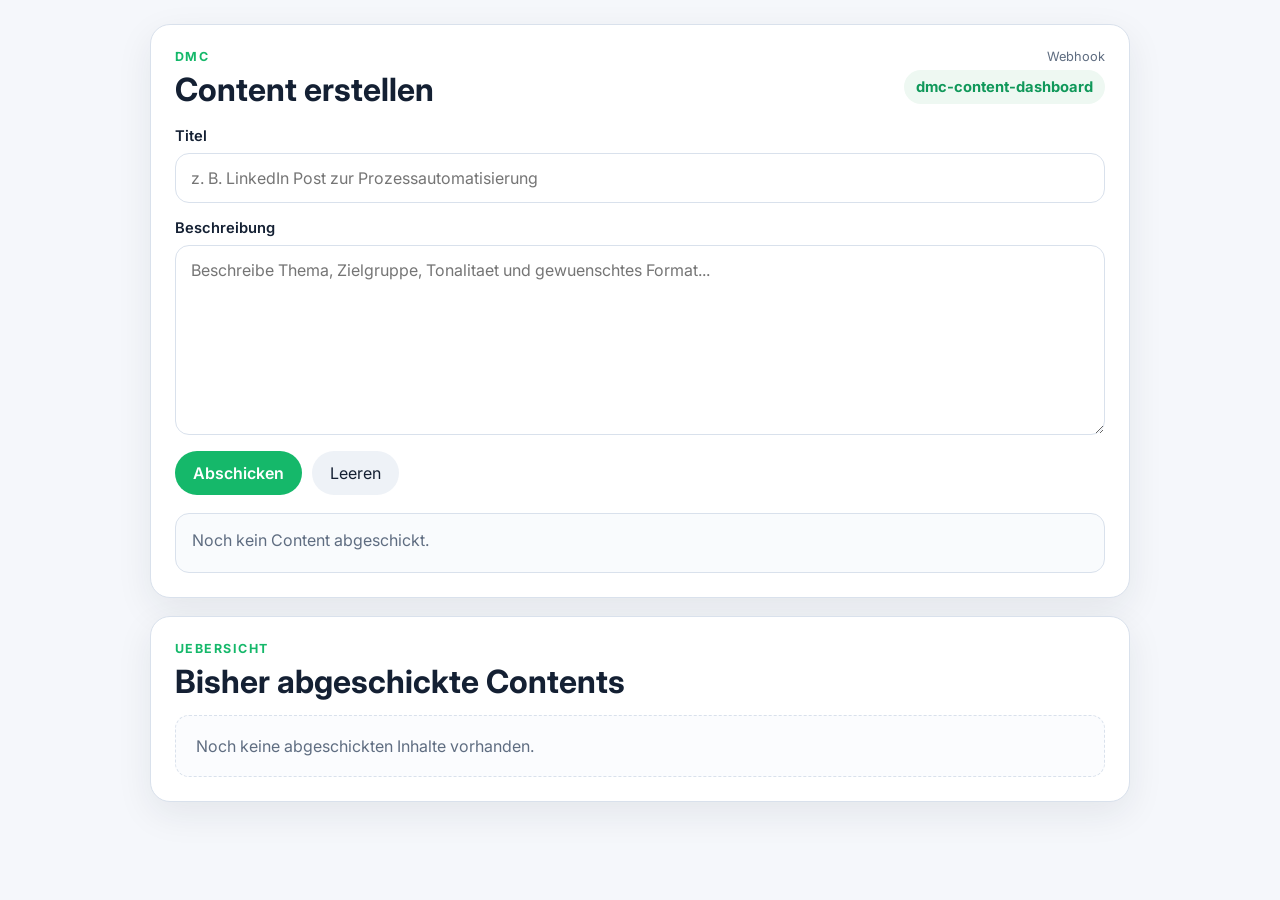
==== dmc/index.html @ a22ef979 "Import current dashboards state" ====
<!DOCTYPE html>
<html lang="de">
<head>
  <meta charset="utf-8" />
  <meta name="viewport" content="width=device-width, initial-scale=1" />
  <title>DMC Content Dashboard</title>
  <link rel="preconnect" href="https://fonts.googleapis.com" />
  <link rel="preconnect" href="https://fonts.gstatic.com" crossorigin />
  <link
    href="https://fonts.googleapis.com/css2?family=Inter:wght@400;500;600;700&display=swap"
    rel="stylesheet"
  />
  <link rel="stylesheet" href="styles.css" />
</head>
<body>
  <main class="shell">
    <section class="panel panel--form">
      <div class="panel__head">
        <div>
          <p class="eyebrow">DMC</p>
          <h1>Content erstellen</h1>
        </div>
        <div class="meta">
          <span>Webhook</span>
          <strong>dmc-content-dashboard</strong>
        </div>
      </div>

      <form id="contentForm" class="form">
        <label class="field">
          <span>Titel</span>
          <input
            id="contentTitle"
            name="title"
            type="text"
            placeholder="z. B. LinkedIn Post zur Prozessautomatisierung"
            required
          />
        </label>

        <label class="field">
          <span>Beschreibung</span>
          <textarea
            id="contentPrompt"
            name="prompt"
            rows="8"
            placeholder="Beschreibe Thema, Zielgruppe, Tonalitaet und gewuenschtes Format..."
            required
          ></textarea>
        </label>

        <div class="actions">
          <button type="submit" class="btn btn--primary" id="submitButton">
            Abschicken
          </button>
          <button type="button" class="btn btn--ghost" id="btnClearForm">
            Leeren
          </button>
        </div>
      </form>

      <div class="status-box" id="requestStatus" aria-live="polite">
        Noch kein Content abgeschickt.
      </div>
    </section>

    <section class="panel panel--history">
      <div class="panel__head panel__head--compact">
        <div>
          <p class="eyebrow">Uebersicht</p>
          <h2>Bisher abgeschickte Contents</h2>
        </div>
      </div>

      <div class="history-list" id="historyList"></div>
    </section>
  </main>

  <script src="app.js"></script>
</body>
</html>
---- dmc/styles.css ----
:root {
  --bg: #f5f7fb;
  --surface: #ffffff;
  --border: #d9e1ec;
  --text: #142033;
  --muted: #5f6d81;
  --primary: #15b86a;
  --primary-strong: #10985a;
  --shadow: 0 12px 36px rgba(20, 32, 51, 0.08);
  --radius-lg: 20px;
  --radius-md: 14px;
  --font: "Inter", "Segoe UI", sans-serif;
}

*,
*::before,
*::after {
  box-sizing: border-box;
}

html,
body {
  margin: 0;
  min-height: 100%;
}

body {
  font-family: var(--font);
  color: var(--text);
  background: var(--bg);
}

button,
input,
textarea {
  font: inherit;
}

.shell {
  width: min(980px, calc(100% - 24px));
  margin: 24px auto;
  display: grid;
  gap: 18px;
}

.panel {
  background: var(--surface);
  border: 1px solid var(--border);
  border-radius: var(--radius-lg);
  box-shadow: var(--shadow);
  padding: 24px;
}

.panel__head {
  display: flex;
  justify-content: space-between;
  align-items: flex-start;
  gap: 16px;
  margin-bottom: 20px;
}

.panel__head--compact {
  margin-bottom: 16px;
}

.eyebrow {
  margin: 0 0 8px;
  font-size: 0.78rem;
  font-weight: 700;
  letter-spacing: 0.12em;
  text-transform: uppercase;
  color: var(--primary);
}

h1,
h2 {
  margin: 0;
  font-size: clamp(1.6rem, 3vw, 2rem);
  line-height: 1.1;
}

.meta {
  text-align: right;
}

.meta span {
  display: block;
  font-size: 0.8rem;
  color: var(--muted);
  margin-bottom: 6px;
}

.meta strong {
  display: inline-block;
  padding: 8px 12px;
  border-radius: 999px;
  background: #eef8f2;
  color: var(--primary-strong);
  font-size: 0.92rem;
}

.form {
  display: grid;
  gap: 16px;
}

.field {
  display: grid;
  gap: 8px;
}

.field span {
  font-size: 0.92rem;
  font-weight: 600;
}

.field input,
.field textarea {
  width: 100%;
  border: 1px solid var(--border);
  border-radius: var(--radius-md);
  background: #fff;
  color: var(--text);
  padding: 14px 15px;
  resize: vertical;
}

.field input:focus,
.field textarea:focus {
  outline: none;
  border-color: var(--primary);
  box-shadow: 0 0 0 4px rgba(21, 184, 106, 0.12);
}

.actions {
  display: flex;
  flex-wrap: wrap;
  gap: 10px;
}

.btn {
  border: 0;
  border-radius: 999px;
  padding: 12px 18px;
  cursor: pointer;
}

.btn--primary {
  background: var(--primary);
  color: #fff;
  font-weight: 600;
}

.btn--primary:hover {
  background: var(--primary-strong);
}

.btn--ghost {
  background: #eef2f7;
  color: var(--text);
}

.btn--small {
  padding: 8px 12px;
  font-size: 0.88rem;
}

.btn[disabled] {
  opacity: 0.7;
  cursor: progress;
}

.status-box {
  margin-top: 18px;
  min-height: 60px;
  padding: 14px 16px;
  border: 1px solid var(--border);
  border-radius: var(--radius-md);
  background: #f9fbfd;
  color: var(--muted);
  line-height: 1.55;
}

.status-box.is-success {
  background: #eef8f2;
  border-color: #bfe5cf;
  color: #1f6a42;
}

.status-box.is-error {
  background: #fff2f2;
  border-color: #efc9c9;
  color: #8d2f2f;
}

.history-list {
  display: grid;
  gap: 12px;
}

.history-item {
  border: 1px solid var(--border);
  border-radius: var(--radius-md);
  padding: 16px;
  background: #fbfcfe;
}

.history-item__head {
  display: flex;
  justify-content: space-between;
  align-items: flex-start;
  gap: 12px;
  margin-bottom: 10px;
}

.history-item h3 {
  margin: 0;
  font-size: 1rem;
  line-height: 1.35;
}

.history-item time {
  color: var(--muted);
  font-size: 0.84rem;
  white-space: nowrap;
}

.history-item p {
  margin: 0 0 14px;
  color: var(--muted);
  line-height: 1.55;
  white-space: pre-wrap;
}

.empty-state {
  padding: 20px;
  border: 1px dashed var(--border);
  border-radius: var(--radius-md);
  color: var(--muted);
  background: #fbfcfe;
}

@media (max-width: 700px) {
  .panel {
    padding: 18px;
  }

  .panel__head,
  .history-item__head {
    flex-direction: column;
  }

  .meta {
    text-align: left;
  }
}
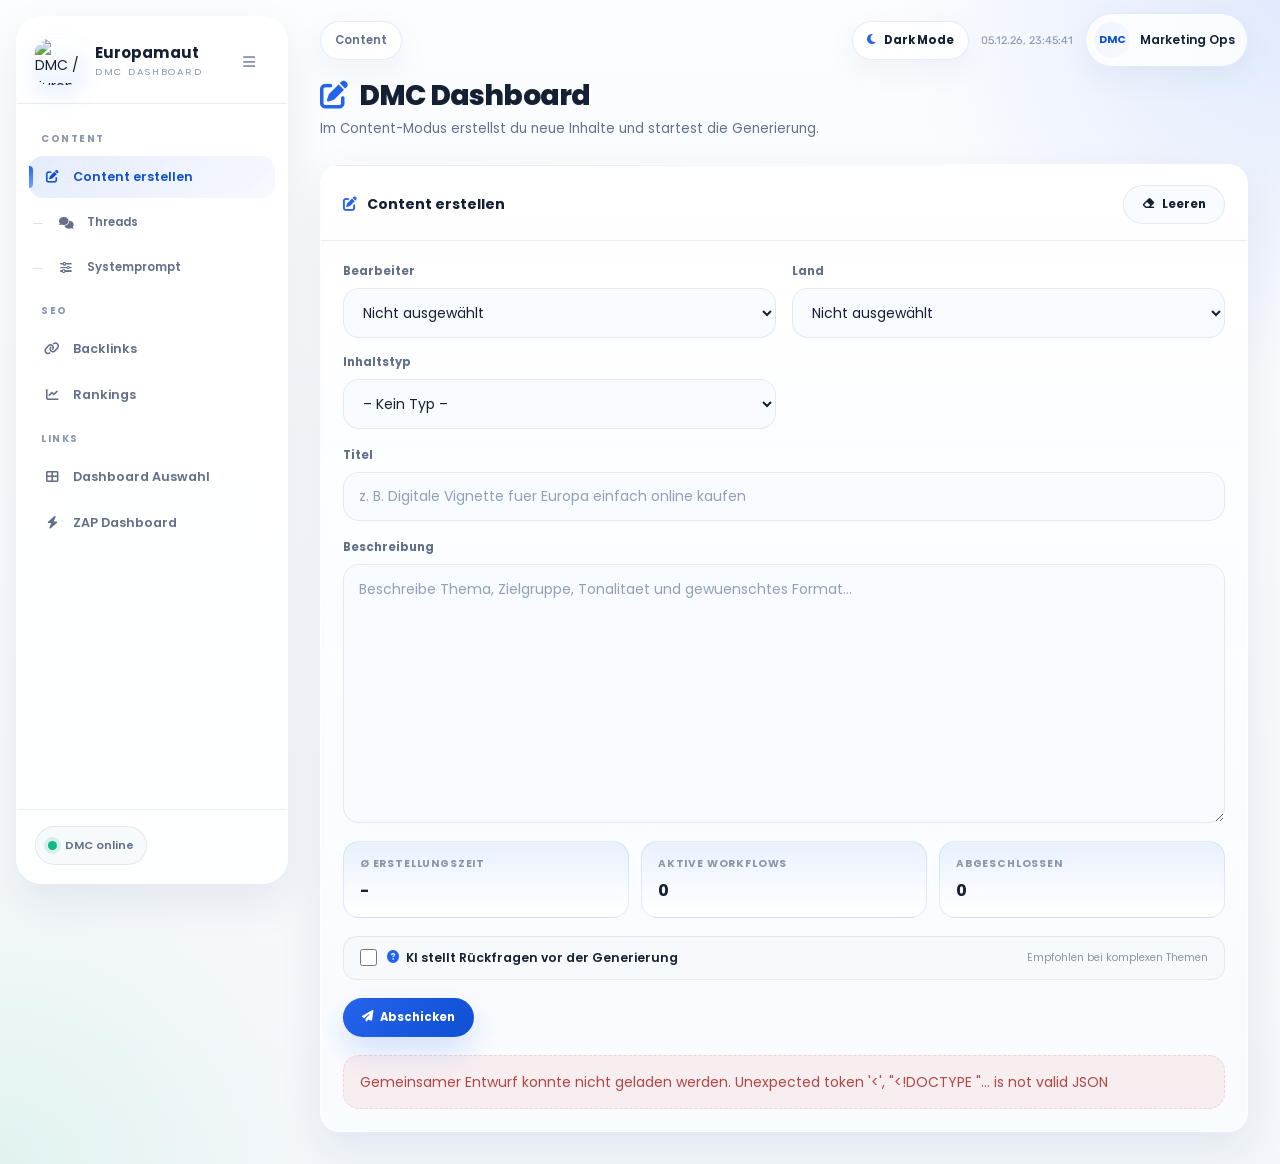
==== commit 7bdde53d: "feat(dmc): migrate n8n workflows to PHP, add Google Drive integration - Replace n8n Content Creation" ====
--- a/dmc/index.html
+++ b/dmc/index.html
@@ -3,79 +3,398 @@
 <head>
   <meta charset="utf-8" />
   <meta name="viewport" content="width=device-width, initial-scale=1" />
-  <title>DMC Content Dashboard</title>
+  <title>DMC Dashboard</title>
   <link rel="preconnect" href="https://fonts.googleapis.com" />
   <link rel="preconnect" href="https://fonts.gstatic.com" crossorigin />
   <link
-    href="https://fonts.googleapis.com/css2?family=Inter:wght@400;500;600;700&display=swap"
+    href="https://fonts.googleapis.com/css2?family=Poppins:wght@300;400;500;600;700;800&family=Rubik:wght@400;500;600;700&display=swap"
     rel="stylesheet"
   />
-  <link rel="stylesheet" href="styles.css" />
+  <link rel="stylesheet" href="https://cdnjs.cloudflare.com/ajax/libs/font-awesome/6.5.0/css/all.min.css" />
+  <script>
+    (() => {
+      try {
+        const candidates = ["dmc_content_dashboard_v7", "dmc_content_dashboard_v6"];
+        let data = null;
+        for (const key of candidates) {
+          const raw = localStorage.getItem(key);
+          if (!raw) continue;
+          try {
+            const parsed = JSON.parse(raw);
+            if (parsed && typeof parsed === "object") {
+              data = parsed;
+              break;
+            }
+          } catch (innerError) {
+            console.error(innerError);
+          }
+        }
+        if (!data) return;
+        const theme = data?.theme;
+        if (theme === "dark" || theme === "light") {
+          document.documentElement.dataset.theme = theme;
+        }
+      } catch (error) {
+        console.error(error);
+      }
+    })();
+  </script>
+  <link rel="stylesheet" href="styles.css?v=20260515d" />
 </head>
 <body>
-  <main class="shell">
-    <section class="panel panel--form">
-      <div class="panel__head">
-        <div>
-          <p class="eyebrow">DMC</p>
-          <h1>Content erstellen</h1>
+  <aside class="sidebar" id="sidebar">
+    <div class="sidebar-header">
+      <a class="sidebar-logo" href="#">
+        <img
+          class="logo-mark-img"
+          src="https://europamaut.com/assets/img/logos/europamaut.png"
+          alt="DMC / Europamaut Logo"
+        />
+        <div class="sidebar-logo-text">
+          <span class="logo-main">Europamaut</span>
+          <span class="logo-sub">DMC Dashboard</span>
         </div>
-        <div class="meta">
-          <span>Webhook</span>
-          <strong>dmc-content-dashboard</strong>
+      </a>
+      <button class="sidebar-toggle" id="sidebarToggle" type="button" aria-label="Navigation umschalten">
+        <i class="fas fa-bars"></i>
+      </button>
+    </div>
+
+    <nav class="sidebar-nav">
+      <div class="nav-section-label">Content</div>
+      <button type="button" class="nav-item active" data-view-trigger="content">
+        <i class="fas fa-pen-to-square"></i>
+        <span>Content erstellen</span>
+      </button>
+      <button type="button" class="nav-item nav-item--sub" data-view-trigger="content-threads">
+        <i class="fas fa-comments"></i>
+        <span>Threads</span>
+      </button>
+      <button type="button" class="nav-item nav-item--sub" data-view-trigger="content-systemprompt">
+        <i class="fas fa-sliders"></i>
+        <span>Systemprompt</span>
+      </button>
+
+      <div class="nav-section-label">SEO</div>
+      <button type="button" class="nav-item" data-view-trigger="seo-backlinks">
+        <i class="fas fa-link"></i>
+        <span>Backlinks</span>
+      </button>
+      <button type="button" class="nav-item" data-view-trigger="seo-rankings">
+        <i class="fas fa-chart-line"></i>
+        <span>Rankings</span>
+      </button>
+
+      <div class="nav-section-label">Links</div>
+      <a class="nav-item" href="/dashboards/">
+        <i class="fas fa-table-cells-large"></i>
+        <span>Dashboard Auswahl</span>
+      </a>
+      <a class="nav-item" href="/dashboards/zap/">
+        <i class="fas fa-bolt"></i>
+        <span>ZAP Dashboard</span>
+      </a>
+    </nav>
+
+    <div class="sidebar-footer">
+      <div class="sidebar-footer-info">
+        <div class="server-dot online"></div>
+        <span>DMC online</span>
+      </div>
+    </div>
+  </aside>
+
+  <div class="sidebar-overlay" id="sidebarOverlay"></div>
+
+  <div class="main-content">
+    <header class="topbar">
+      <button class="mobile-menu-btn" id="mobileMenuBtn" type="button" aria-label="Navigation oeffnen">
+        <i class="fas fa-bars"></i>
+      </button>
+      <div class="topbar-left">
+        <div class="breadcrumb" id="breadcrumbLabel">Content</div>
+      </div>
+      <div class="topbar-right">
+        <button class="theme-toggle" id="themeToggle" type="button" aria-label="Farbschema wechseln">
+          <i class="fas fa-moon" id="themeToggleIcon"></i>
+          <span id="themeToggleLabel">Dark Mode</span>
+        </button>
+        <div class="topbar-time" id="topbarTime"></div>
+        <div class="topbar-user">
+          <div class="user-avatar">DMC</div>
+          <span>Marketing Ops</span>
         </div>
       </div>
-
-      <form id="contentForm" class="form">
-        <label class="field">
-          <span>Titel</span>
-          <input
-            id="contentTitle"
-            name="title"
-            type="text"
-            placeholder="z. B. LinkedIn Post zur Prozessautomatisierung"
-            required
-          />
-        </label>
-
-        <label class="field">
-          <span>Beschreibung</span>
-          <textarea
-            id="contentPrompt"
-            name="prompt"
-            rows="8"
-            placeholder="Beschreibe Thema, Zielgruppe, Tonalitaet und gewuenschtes Format..."
-            required
-          ></textarea>
-        </label>
-
-        <div class="actions">
-          <button type="submit" class="btn btn--primary" id="submitButton">
-            Abschicken
-          </button>
-          <button type="button" class="btn btn--ghost" id="btnClearForm">
-            Leeren
-          </button>
+    </header>
+
+    <main class="page-content">
+      <section class="page-header">
+        <h1 id="pageTitle"><i class="fas fa-pen-to-square"></i> DMC Dashboard</h1>
+        <span class="page-subtitle" id="pageSubtitle">
+          Content und SEO sind klar getrennt und werden nur im aktiven Bereich angezeigt.
+        </span>
+      </section>
+
+      <section class="view-section" data-view="content">
+        <div class="dashboard-grid dashboard-grid--full">
+          <section class="card card--form">
+            <div class="card-header">
+              <h3><i class="fas fa-pen-to-square"></i> Content erstellen</h3>
+              <div class="card-actions">
+                <button type="button" class="btn btn-secondary" id="btnClearForm">
+                  <i class="fas fa-eraser"></i> Leeren
+                </button>
+              </div>
+            </div>
+            <div class="card-body">
+              <form id="contentForm" class="form-grid">
+                <div class="form-row">
+                  <div class="form-group">
+                    <label class="form-label" for="contentAssignee">Bearbeiter</label>
+                    <select id="contentAssignee" name="assignee" class="form-input">
+                      <option value="">Nicht ausgewählt</option>
+                      <option value="Michelle">Michelle</option>
+                      <option value="Milena">Milena</option>
+                      <option value="Ann-Christin">Ann-Christin</option>
+                      <option value="Frank">Frank</option>
+                      <option value="Thomas">Thomas</option>
+                    </select>
+                  </div>
+
+                  <div class="form-group">
+                    <label class="form-label" for="contentCountry">Land</label>
+                    <select id="contentCountry" name="country" class="form-input">
+                      <option value="">Nicht ausgewählt</option>
+                      <option value="Österreich">Österreich</option>
+                      <option value="Tschechien">Tschechien</option>
+                      <option value="Schweiz">Schweiz</option>
+                      <option value="Slowenien">Slowenien</option>
+                      <option value="Rumänien">Rumänien</option>
+                      <option value="Ungarn">Ungarn</option>
+                      <option value="Kroatien">Kroatien</option>
+                      <option value="Bulgarien">Bulgarien</option>
+                      <option value="Slowakei">Slowakei</option>
+                    </select>
+                  </div>
+
+                  <div class="form-group">
+                    <label class="form-label" for="contentType">Inhaltstyp</label>
+                    <select id="contentType" name="contentType" class="form-input">
+                      <option value="">– Kein Typ –</option>
+                      <option value="ratgeber">Ratgeber</option>
+                      <option value="news">News</option>
+                    </select>
+                  </div>
+                </div>
+
+                <div class="form-group">
+                  <label class="form-label" for="contentTitle">Titel</label>
+                  <input
+                    id="contentTitle"
+                    name="title"
+                    class="form-input"
+                    type="text"
+                    placeholder="z. B. Digitale Vignette fuer Europa einfach online kaufen"
+                    required
+                  />
+                </div>
+
+                <div class="form-group">
+                  <label class="form-label" for="contentPrompt">Beschreibung</label>
+                  <textarea
+                    id="contentPrompt"
+                    name="prompt"
+                    class="form-input form-input--textarea"
+                    rows="10"
+                    placeholder="Beschreibe Thema, Zielgruppe, Tonalitaet und gewuenschtes Format..."
+                    required
+                  ></textarea>
+                </div>
+
+                <div class="content-metrics" id="contentMetrics">
+                  <div class="metric-card">
+                    <span class="metric-card__label">Ø Erstellungszeit</span>
+                    <strong class="metric-card__value" id="avgDurationValue">-</strong>
+                  </div>
+                  <div class="metric-card">
+                    <span class="metric-card__label">Aktive Workflows</span>
+                    <strong class="metric-card__value" id="activeThreadsValue">0</strong>
+                  </div>
+                  <div class="metric-card">
+                    <span class="metric-card__label">Abgeschlossen</span>
+                    <strong class="metric-card__value" id="completedThreadsValue">0</strong>
+                  </div>
+                </div>
+
+                <label class="form-checkbox-row" for="askQuestionsMode">
+                  <input type="checkbox" id="askQuestionsMode" name="askQuestionsMode" />
+                  <span class="form-checkbox-row__label">
+                    <i class="fas fa-circle-question"></i> KI stellt Rückfragen vor der Generierung
+                  </span>
+                  <span class="form-checkbox-row__hint">Empfohlen bei komplexen Themen</span>
+                </label>
+
+                <div class="form-toolbar">
+                  <button type="submit" class="btn btn-primary" id="submitButton">
+                    <i class="fas fa-paper-plane"></i> Abschicken
+                  </button>
+                </div>
+              </form>
+
+              <div class="status-box status-box--notice" id="requestStatus" aria-live="polite">
+                Noch kein Content abgeschickt.
+              </div>
+
+              <div id="questionCard" class="question-card hidden" role="region" aria-label="KI-Rückfragen"></div>
+            </div>
+          </section>
         </div>
-      </form>
-
-      <div class="status-box" id="requestStatus" aria-live="polite">
-        Noch kein Content abgeschickt.
-      </div>
-    </section>
-
-    <section class="panel panel--history">
-      <div class="panel__head panel__head--compact">
-        <div>
-          <p class="eyebrow">Uebersicht</p>
-          <h2>Bisher abgeschickte Contents</h2>
+      </section>
+
+      <section class="view-section hidden" data-view="content-threads">
+        <div class="dashboard-grid dashboard-grid--full">
+          <section class="card card--history">
+            <div class="card-header">
+              <h3><i class="fas fa-comments"></i> Content Threads</h3>
+              <span class="count-badge" id="historyCount">0</span>
+            </div>
+            <div class="card-body">
+              <div class="thread-filters" id="threadFilters">
+                <div class="thread-filters__row">
+                  <div class="form-group">
+                    <label class="form-label" for="threadFilterAssignee">Bearbeiter</label>
+                    <select id="threadFilterAssignee" class="form-input">
+                      <option value="">Alle Bearbeiter</option>
+                    </select>
+                  </div>
+
+                  <div class="form-group">
+                    <label class="form-label" for="threadFilterCountry">Land</label>
+                    <select id="threadFilterCountry" class="form-input">
+                      <option value="">Alle Laender</option>
+                    </select>
+                  </div>
+                </div>
+
+                <div class="thread-filters__row thread-filters__row--date">
+                  <div class="form-group">
+                    <label class="form-label" for="threadFilterDateFrom">Datum von</label>
+                    <input id="threadFilterDateFrom" class="form-input" type="date" />
+                  </div>
+
+                  <div class="form-group">
+                    <label class="form-label" for="threadFilterDateTo">Datum bis</label>
+                    <input id="threadFilterDateTo" class="form-input" type="date" />
+                  </div>
+
+                  <div class="thread-filters__actions">
+                    <button type="button" class="btn btn-secondary btn--small" id="btnResetThreadFilters">
+                      <i class="fas fa-rotate-left"></i> Filter zuruecksetzen
+                    </button>
+                  </div>
+                </div>
+              </div>
+              <div class="history-list" id="historyList"></div>
+            </div>
+          </section>
         </div>
-      </div>
-
-      <div class="history-list" id="historyList"></div>
-    </section>
-  </main>
-
-  <script src="app.js"></script>
+      </section>
+
+      <section class="view-section hidden" data-view="content-systemprompt">
+        <div class="dashboard-grid dashboard-grid--wide">
+          <section class="card card--form">
+            <div class="card-header">
+              <h3><i class="fas fa-sliders"></i> Systemprompt pflegen</h3>
+              <div class="card-actions">
+                <button type="button" class="btn btn-primary" id="btnSaveSystemPrompt">
+                  <i class="fas fa-floppy-disk"></i> Speichern
+                </button>
+              </div>
+            </div>
+            <div class="card-body">
+              <div class="form-grid">
+                <div class="form-row">
+                  <div class="form-group">
+                    <select id="systemPromptCountry" class="form-input"></select>
+                  </div>
+                </div>
+
+                <div class="form-group">
+                  <textarea
+                    id="contentSystemPrompt"
+                    name="systemPrompt"
+                    class="form-input form-input--textarea systemprompt-editor"
+                    rows="16"
+                    placeholder="Laenderspezifischen Systemprompt eingeben..."
+                  ></textarea>
+                </div>
+              </div>
+            </div>
+          </section>
+
+          <section class="card card--history">
+            <div class="card-header">
+              <h3><i class="fas fa-clock-rotate-left"></i> Versionen</h3>
+              <span class="count-badge" id="systemPromptVersionCount">0</span>
+            </div>
+            <div class="card-body">
+              <div class="history-list history-list--versions" id="systemPromptVersions"></div>
+            </div>
+          </section>
+        </div>
+      </section>
+
+      <section class="view-section hidden" data-view="seo-backlinks">
+        <section class="card">
+          <div class="card-header">
+            <h3><i class="fas fa-link"></i> DMC Backlinks</h3>
+            <div class="card-actions">
+              <button type="button" class="btn btn-secondary btn--small" id="btnShowAllBacklinks">
+                <i class="fas fa-layer-group"></i> Alle
+              </button>
+              <button type="button" class="btn btn-secondary btn--small" id="btnFocusEuropamaut">
+                <i class="fas fa-star"></i> Europamaut
+              </button>
+            </div>
+          </div>
+          <div class="card-body card-body--compact">
+            <div class="detail-banner" id="backlinksDetailBanner">
+              Detailansicht fuer alle DMC- und Europamaut-Zieldomains.
+            </div>
+            <div class="embed-frame-wrap embed-frame-wrap--backlinks">
+              <iframe
+                id="backlinksFrame"
+                class="embed-frame"
+                src="/dashboards/zap/backlinks.php?embed=1&scope_brand=DMC&v=20260424b"
+                title="DMC Backlinks"
+                loading="lazy"
+              ></iframe>
+            </div>
+          </div>
+        </section>
+      </section>
+
+      <section class="view-section hidden" data-view="seo-rankings">
+        <section class="card">
+          <div class="card-header">
+            <h3><i class="fas fa-chart-line"></i> DMC Rankings</h3>
+          </div>
+          <div class="card-body">
+            <div class="embed-frame-wrap">
+              <iframe
+                id="rankingsFrame"
+                class="embed-frame"
+                src="/dashboards/zap/rankings.php?embed=1&scope_brand=DMC&v=20260424b"
+                title="DMC Rankings"
+                loading="lazy"
+              ></iframe>
+            </div>
+          </div>
+        </section>
+      </section>
+    </main>
+  </div>
+
+    <script src="app.js?v=20260515d"></script>
 </body>
 </html>
--- a/dmc/styles.css
+++ b/dmc/styles.css
@@ -1,208 +1,750 @@
 :root {
-  --bg: #f5f7fb;
-  --surface: #ffffff;
-  --border: #d9e1ec;
-  --text: #142033;
-  --muted: #5f6d81;
-  --primary: #15b86a;
-  --primary-strong: #10985a;
-  --shadow: 0 12px 36px rgba(20, 32, 51, 0.08);
-  --radius-lg: 20px;
-  --radius-md: 14px;
-  --font: "Inter", "Segoe UI", sans-serif;
+  --bg-page: #f4f8fc;
+  --bg-page-soft: #fbfdff;
+  --bg-accent: #e8f2ff;
+  --surface: rgba(255, 255, 255, 0.94);
+  --surface-strong: #ffffff;
+  --surface-soft: #f7fafd;
+  --surface-accent: #eef5ff;
+  --border: rgba(15, 23, 42, 0.08);
+  --border-strong: rgba(15, 23, 42, 0.12);
+  --text: #162033;
+  --text-muted: #637089;
+  --text-soft: #8a96aa;
+  --primary: #2563eb;
+  --primary-strong: #0f4fd3;
+  --primary-soft: #e9f1ff;
+  --success: #11b981;
+  --danger: #db5b5b;
+  --shadow: 0 18px 45px rgba(17, 38, 74, 0.08);
+  --shadow-soft: 0 10px 30px rgba(31, 60, 112, 0.06);
+  --sidebar-width: 272px;
+  --topbar-height: 72px;
+  --radius: 20px;
+  --radius-sm: 14px;
+  --transition: all 0.2s ease;
+  --pattern-opacity: 0.2;
+  --sidebar-bg: rgba(255, 255, 255, 0.88);
+  --sidebar-border: rgba(255, 255, 255, 0.75);
+  --glass-bg: rgba(255, 255, 255, 0.82);
+  --input-bg: rgba(248, 251, 255, 0.95);
+  --card-bg: linear-gradient(180deg, rgba(255, 255, 255, 0.98), rgba(248, 251, 255, 0.96));
+  --empty-bg: linear-gradient(180deg, rgba(255, 255, 255, 0.95), rgba(239, 246, 255, 0.9));
+  --detail-bg: linear-gradient(180deg, rgba(233, 241, 255, 0.88), rgba(255, 255, 255, 0.95));
+  --notice-bg: linear-gradient(180deg, rgba(255, 255, 255, 0.95), rgba(239, 246, 255, 0.9));
+  --iframe-bg: #ffffff;
+  --iframe-shadow: inset 0 1px 0 rgba(255, 255, 255, 0.8);
+  --top-glow-a: rgba(37, 99, 235, 0.12);
+  --top-glow-b: rgba(17, 185, 129, 0.08);
+  --page-gradient-start: #fbfdff;
+  --page-gradient-end: #f3f7fb;
+}
+
+html[data-theme="dark"] {
+  --bg-page: #09111f;
+  --bg-page-soft: #0d1728;
+  --bg-accent: #16243d;
+  --surface: rgba(11, 20, 35, 0.92);
+  --surface-strong: #121d31;
+  --surface-soft: #142036;
+  --surface-accent: #1a2c4a;
+  --border: rgba(167, 188, 235, 0.12);
+  --border-strong: rgba(167, 188, 235, 0.18);
+  --text: #eef4ff;
+  --text-muted: #9aaac6;
+  --text-soft: #73839f;
+  --primary: #6ba5ff;
+  --primary-strong: #9cc0ff;
+  --primary-soft: rgba(80, 129, 219, 0.18);
+  --success: #21d09a;
+  --danger: #ff8b8b;
+  --shadow: 0 22px 50px rgba(2, 6, 23, 0.48);
+  --shadow-soft: 0 14px 34px rgba(2, 6, 23, 0.36);
+  --pattern-opacity: 0.06;
+  --sidebar-bg: rgba(12, 20, 35, 0.9);
+  --sidebar-border: rgba(167, 188, 235, 0.08);
+  --glass-bg: rgba(14, 23, 40, 0.82);
+  --input-bg: rgba(16, 28, 46, 0.9);
+  --card-bg: linear-gradient(180deg, rgba(16, 27, 45, 0.98), rgba(11, 20, 35, 0.96));
+  --empty-bg: linear-gradient(180deg, rgba(17, 28, 46, 0.94), rgba(13, 21, 37, 0.94));
+  --detail-bg: linear-gradient(180deg, rgba(18, 35, 62, 0.95), rgba(11, 20, 35, 0.96));
+  --notice-bg: linear-gradient(180deg, rgba(16, 28, 46, 0.95), rgba(12, 21, 36, 0.94));
+  --iframe-bg: #0f1727;
+  --iframe-shadow: inset 0 1px 0 rgba(255, 255, 255, 0.03);
+  --top-glow-a: rgba(71, 116, 211, 0.22);
+  --top-glow-b: rgba(10, 189, 145, 0.1);
+  --page-gradient-start: #09111f;
+  --page-gradient-end: #0b1525;
 }
 
 *,
 *::before,
 *::after {
   box-sizing: border-box;
-}
-
-html,
+  margin: 0;
+  padding: 0;
+}
+
+html {
+  font-size: 14px;
+}
+
 body {
-  margin: 0;
-  min-height: 100%;
-}
-
-body {
-  font-family: var(--font);
-  color: var(--text);
-  background: var(--bg);
+  font-family: "Poppins", sans-serif;
+  min-height: 100vh;
+  color: var(--text);
+  background:
+    radial-gradient(circle at top right, var(--top-glow-a), transparent 22%),
+    radial-gradient(circle at bottom left, var(--top-glow-b), transparent 18%),
+    linear-gradient(180deg, var(--page-gradient-start) 0%, var(--page-gradient-end) 100%);
+  overflow-x: hidden;
+}
+
+body::before {
+  content: "";
+  position: fixed;
+  inset: 0;
+  background-image: url("https://europamaut.com/assets/img/backgrounds/pattern-white.svg");
+  background-size: 820px;
+  background-repeat: repeat;
+  opacity: var(--pattern-opacity);
+  pointer-events: none;
 }
 
 button,
 input,
+select,
 textarea {
   font: inherit;
 }
 
-.shell {
-  width: min(980px, calc(100% - 24px));
-  margin: 24px auto;
-  display: grid;
+a {
+  color: inherit;
+}
+
+::-webkit-scrollbar {
+  width: 8px;
+  height: 8px;
+}
+
+::-webkit-scrollbar-track {
+  background: rgba(15, 23, 42, 0.04);
+}
+
+::-webkit-scrollbar-thumb {
+  background: rgba(37, 99, 235, 0.22);
+  border-radius: 999px;
+}
+
+::-webkit-scrollbar-thumb:hover {
+  background: rgba(37, 99, 235, 0.4);
+}
+
+.sidebar {
+  width: var(--sidebar-width);
+  position: fixed;
+  top: 16px;
+  left: 16px;
+  bottom: 16px;
+  z-index: 100;
+  display: flex;
+  flex-direction: column;
+  background: var(--sidebar-bg);
+  backdrop-filter: blur(18px);
+  border: 1px solid var(--sidebar-border);
+  box-shadow: var(--shadow);
+  border-radius: 26px;
+}
+
+.sidebar-header {
+  display: flex;
+  align-items: center;
+  justify-content: space-between;
+  gap: 12px;
+  padding: 22px 18px 18px;
+  border-bottom: 1px solid var(--border);
+  min-height: var(--topbar-height);
+}
+
+.sidebar-logo {
+  display: flex;
+  align-items: center;
+  gap: 14px;
+  text-decoration: none;
+  min-width: 0;
+}
+
+.logo-mark-img {
+  width: 46px;
+  height: 46px;
+  object-fit: contain;
+  border-radius: 14px;
+  background: linear-gradient(180deg, var(--surface-strong), var(--surface-accent));
+  box-shadow: 0 10px 24px rgba(37, 99, 235, 0.1);
+  flex-shrink: 0;
+}
+
+.sidebar-logo-text {
+  display: flex;
+  flex-direction: column;
+  min-width: 0;
+}
+
+.logo-main {
+  font-size: 1.08rem;
+  line-height: 1.1;
+  font-weight: 700;
+  color: var(--text);
+}
+
+.logo-sub {
+  margin-top: 4px;
+  font-size: 0.68rem;
+  letter-spacing: 0.18em;
+  text-transform: uppercase;
+  color: var(--text-soft);
+}
+
+.sidebar-toggle,
+.mobile-menu-btn {
+  border: 1px solid transparent;
+  background: transparent;
+  color: var(--text-soft);
+  cursor: pointer;
+  width: 40px;
+  height: 40px;
+  border-radius: 12px;
+  display: inline-flex;
+  align-items: center;
+  justify-content: center;
+  transition: var(--transition);
+}
+
+.sidebar-toggle:hover,
+.mobile-menu-btn:hover {
+  background: var(--primary-soft);
+  color: var(--primary);
+}
+
+.sidebar-nav {
+  flex: 1;
+  display: flex;
+  flex-direction: column;
+  gap: 4px;
+  padding: 16px 12px;
+  overflow-y: auto;
+}
+
+.nav-section-label {
+  padding: 12px 12px 6px;
+  font-size: 0.7rem;
+  font-weight: 700;
+  letter-spacing: 0.16em;
+  text-transform: uppercase;
+  color: var(--text-soft);
+}
+
+.nav-item {
+  width: 100%;
+  display: flex;
+  align-items: center;
+  gap: 12px;
+  border: none;
+  background: transparent;
+  color: var(--text-muted);
+  text-decoration: none;
+  padding: 12px 14px;
+  border-radius: 14px;
+  cursor: pointer;
+  font-size: 0.9rem;
+  font-weight: 600;
+  transition: var(--transition);
+  position: relative;
+  text-align: left;
+}
+
+.nav-item:hover {
+  background: rgba(37, 99, 235, 0.06);
+  color: var(--text);
+}
+
+.nav-item.active {
+  background: linear-gradient(135deg, rgba(37, 99, 235, 0.12), rgba(37, 99, 235, 0.04));
+  color: var(--primary-strong);
+}
+
+.nav-item.active::before {
+  content: "";
+  position: absolute;
+  left: 0;
+  top: 10px;
+  bottom: 10px;
+  width: 4px;
+  border-radius: 0 999px 999px 0;
+  background: linear-gradient(180deg, var(--primary), #6da6ff);
+}
+
+.nav-item i {
+  width: 18px;
+  text-align: center;
+}
+
+.nav-item--sub {
+  margin-left: 14px;
+  width: calc(100% - 14px);
+  font-size: 0.84rem;
+}
+
+.nav-item--sub::after {
+  content: "";
+  position: absolute;
+  left: -10px;
+  top: 50%;
+  width: 10px;
+  height: 1px;
+  background: var(--border-strong);
+}
+
+.sidebar-footer {
+  padding: 16px 18px 18px;
+  border-top: 1px solid var(--border);
+}
+
+.sidebar-footer-info {
+  display: inline-flex;
+  align-items: center;
+  gap: 8px;
+  padding: 10px 12px;
+  border-radius: 999px;
+  background: var(--surface-soft);
+  border: 1px solid var(--border);
+  color: var(--text-muted);
+  font-size: 0.8rem;
+  font-weight: 600;
+}
+
+.server-dot {
+  width: 9px;
+  height: 9px;
+  border-radius: 50%;
+}
+
+.server-dot.online {
+  background: var(--success);
+  box-shadow: 0 0 0 4px rgba(17, 185, 129, 0.14);
+}
+
+.sidebar-overlay {
+  display: none;
+  position: fixed;
+  inset: 0;
+  z-index: 99;
+  background: rgba(15, 23, 42, 0.32);
+  backdrop-filter: blur(4px);
+}
+
+.main-content {
+  margin-left: calc(var(--sidebar-width) + 28px);
+  margin-right: 12px;
+  width: auto;
+  min-height: 100vh;
+  display: flex;
+  flex-direction: column;
+  position: relative;
+  z-index: 1;
+}
+
+.topbar {
+  position: sticky;
+  top: 0;
+  z-index: 50;
+  height: var(--topbar-height);
+  display: flex;
+  align-items: center;
+  gap: 16px;
+  padding: 20px 20px 12px;
+  background: transparent;
+}
+
+.mobile-menu-btn {
+  display: none;
+}
+
+.topbar-left {
+  flex: 1;
+}
+
+.breadcrumb {
+  display: inline-flex;
+  align-items: center;
+  gap: 8px;
+  padding: 10px 14px;
+  border-radius: 999px;
+  border: 1px solid rgba(37, 99, 235, 0.12);
+  background: rgba(255, 255, 255, 0.82);
+  box-shadow: var(--shadow-soft);
+  color: var(--text-muted);
+  font-size: 0.82rem;
+  font-weight: 600;
+}
+
+.topbar-right {
+  display: flex;
+  align-items: center;
+  gap: 12px;
+}
+
+.topbar-time {
+  color: var(--text-soft);
+  font-size: 0.78rem;
+  font-family: "Rubik", sans-serif;
+}
+
+.theme-toggle {
+  display: inline-flex;
+  align-items: center;
+  gap: 8px;
+  padding: 10px 14px;
+  border-radius: 999px;
+  border: 1px solid rgba(37, 99, 235, 0.12);
+  background: var(--glass-bg);
+  box-shadow: var(--shadow-soft);
+  color: var(--text);
+  font-size: 0.82rem;
+  font-weight: 700;
+  cursor: pointer;
+  transition: var(--transition);
+}
+
+.theme-toggle:hover {
+  border-color: rgba(37, 99, 235, 0.24);
+  color: var(--primary-strong);
+  transform: translateY(-1px);
+}
+
+.theme-toggle i {
+  color: var(--primary);
+}
+
+.topbar-user {
+  display: inline-flex;
+  align-items: center;
+  gap: 10px;
+  padding: 8px 12px 8px 8px;
+  border-radius: 999px;
+  background: var(--glass-bg);
+  border: 1px solid rgba(37, 99, 235, 0.12);
+  box-shadow: var(--shadow-soft);
+  color: var(--text);
+  font-size: 0.86rem;
+  font-weight: 600;
+}
+
+.user-avatar {
+  width: 36px;
+  height: 36px;
+  border-radius: 50%;
+  display: inline-flex;
+  align-items: center;
+  justify-content: center;
+  background: linear-gradient(135deg, var(--surface-accent), var(--surface-soft));
+  color: var(--primary-strong);
+  font-weight: 700;
+  font-size: 0.76rem;
+}
+
+.page-content {
+  padding: 8px 20px 32px;
+  flex: 1;
+}
+
+.page-header {
+  margin-bottom: 24px;
+}
+
+.page-header h1 {
+  font-size: clamp(1.75rem, 2.2vw, 2.45rem);
+  line-height: 1.08;
+  font-weight: 800;
+  letter-spacing: -0.03em;
+  color: var(--text);
+  display: flex;
+  align-items: center;
+  gap: 12px;
+}
+
+.page-header h1 i {
+  color: var(--primary);
+}
+
+.page-subtitle {
+  display: block;
+  max-width: 760px;
+  margin-top: 8px;
+  color: var(--text-muted);
+  font-size: 0.95rem;
+  line-height: 1.6;
+}
+
+.dashboard-grid {
+  display: grid;
+  gap: 24px;
+  grid-template-columns: minmax(0, 2fr) minmax(360px, 1fr);
+}
+
+.dashboard-grid--wide {
+  grid-template-columns: minmax(0, 1.8fr) minmax(390px, 1fr);
+}
+
+.dashboard-grid--full {
+  grid-template-columns: minmax(0, 1fr);
+}
+
+.card {
+  position: relative;
+  overflow: hidden;
+  background: var(--card-bg);
+  border: 1px solid rgba(255, 255, 255, 0.8);
+  border-radius: var(--radius);
+  box-shadow: var(--shadow);
+}
+
+.card::before {
+  content: "";
+  position: absolute;
+  inset: 0 auto auto 0;
+  width: 100%;
+  height: 1px;
+  background: linear-gradient(90deg, rgba(37, 99, 235, 0.15), rgba(17, 185, 129, 0.08), transparent 80%);
+}
+
+.card-header {
+  display: flex;
+  align-items: center;
+  justify-content: space-between;
+  gap: 14px;
+  padding: 20px 22px 16px;
+  border-bottom: 1px solid var(--border);
+}
+
+.card-header h3 {
+  display: flex;
+  align-items: center;
+  gap: 10px;
+  font-size: 1rem;
+  font-weight: 700;
+  color: var(--text);
+}
+
+.card-header h3 i {
+  color: var(--primary);
+}
+
+.card-body {
+  padding: 22px;
+}
+
+.card-body--compact {
+  padding-top: 16px;
+}
+
+.card-actions {
+  display: flex;
+  gap: 10px;
+  flex-wrap: wrap;
+}
+
+.count-badge {
+  display: inline-flex;
+  align-items: center;
+  justify-content: center;
+  min-width: 36px;
+  padding: 7px 12px;
+  border-radius: 999px;
+  background: var(--primary-soft);
+  border: 1px solid rgba(37, 99, 235, 0.16);
+  color: var(--primary-strong);
+  font-size: 0.8rem;
+  font-family: "Rubik", sans-serif;
+  font-weight: 700;
+}
+
+.form-grid {
+  display: flex;
+  flex-direction: column;
   gap: 18px;
 }
 
-.panel {
-  background: var(--surface);
-  border: 1px solid var(--border);
-  border-radius: var(--radius-lg);
-  box-shadow: var(--shadow);
-  padding: 24px;
-}
-
-.panel__head {
-  display: flex;
-  justify-content: space-between;
-  align-items: flex-start;
+.form-row {
+  display: grid;
+  grid-template-columns: repeat(2, minmax(0, 1fr));
   gap: 16px;
-  margin-bottom: 20px;
-}
-
-.panel__head--compact {
-  margin-bottom: 16px;
-}
-
-.eyebrow {
-  margin: 0 0 8px;
-  font-size: 0.78rem;
+}
+
+.form-group {
+  display: flex;
+  flex-direction: column;
+  gap: 8px;
+}
+
+.form-label {
+  color: var(--text-muted);
+  font-size: 0.82rem;
   font-weight: 700;
-  letter-spacing: 0.12em;
-  text-transform: uppercase;
-  color: var(--primary);
-}
-
-h1,
-h2 {
-  margin: 0;
-  font-size: clamp(1.6rem, 3vw, 2rem);
-  line-height: 1.1;
-}
-
-.meta {
-  text-align: right;
-}
-
-.meta span {
-  display: block;
-  font-size: 0.8rem;
-  color: var(--muted);
-  margin-bottom: 6px;
-}
-
-.meta strong {
-  display: inline-block;
-  padding: 8px 12px;
+}
+
+.form-input {
+  width: 100%;
+  color: var(--text);
+  background: var(--input-bg);
+  border: 1px solid rgba(15, 23, 42, 0.08);
+  border-radius: 16px;
+  padding: 13px 15px;
+  transition: var(--transition);
+  box-shadow: inset 0 1px 0 rgba(255, 255, 255, 0.7);
+}
+
+.form-input:hover {
+  border-color: rgba(37, 99, 235, 0.18);
+}
+
+.form-input:focus {
+  outline: none;
+  border-color: rgba(37, 99, 235, 0.5);
+  box-shadow:
+    0 0 0 4px rgba(37, 99, 235, 0.08),
+    inset 0 1px 0 rgba(255, 255, 255, 0.9);
+  background: var(--surface-strong);
+}
+
+.form-input::placeholder {
+  color: #91a0b7;
+}
+
+.form-input--textarea {
+  min-height: 220px;
+  resize: vertical;
+  line-height: 1.65;
+}
+
+.systemprompt-editor {
+  min-height: 360px;
+}
+
+.form-toolbar {
+  display: flex;
+  gap: 10px;
+}
+
+.btn {
+  display: inline-flex;
+  align-items: center;
+  justify-content: center;
+  gap: 7px;
   border-radius: 999px;
-  background: #eef8f2;
+  border: 1px solid transparent;
+  padding: 10px 18px;
+  font-size: 0.82rem;
+  font-weight: 700;
+  cursor: pointer;
+  text-decoration: none;
+  transition: var(--transition);
+}
+
+.btn-primary {
+  color: #ffffff;
+  background: linear-gradient(135deg, #2563eb, #0f4fd3);
+  box-shadow: 0 14px 28px rgba(37, 99, 235, 0.18);
+}
+
+.btn-primary:hover {
+  transform: translateY(-1px);
+  box-shadow: 0 18px 32px rgba(37, 99, 235, 0.22);
+}
+
+.btn-secondary {
+  color: var(--text);
+  background: var(--input-bg);
+  border-color: rgba(15, 23, 42, 0.08);
+}
+
+.btn-secondary:hover {
   color: var(--primary-strong);
-  font-size: 0.92rem;
-}
-
-.form {
-  display: grid;
-  gap: 16px;
-}
-
-.field {
-  display: grid;
-  gap: 8px;
-}
-
-.field span {
-  font-size: 0.92rem;
-  font-weight: 600;
-}
-
-.field input,
-.field textarea {
-  width: 100%;
-  border: 1px solid var(--border);
-  border-radius: var(--radius-md);
-  background: #fff;
-  color: var(--text);
-  padding: 14px 15px;
-  resize: vertical;
-}
-
-.field input:focus,
-.field textarea:focus {
-  outline: none;
-  border-color: var(--primary);
-  box-shadow: 0 0 0 4px rgba(21, 184, 106, 0.12);
-}
-
-.actions {
-  display: flex;
-  flex-wrap: wrap;
-  gap: 10px;
-}
-
-.btn {
-  border: 0;
-  border-radius: 999px;
-  padding: 12px 18px;
-  cursor: pointer;
-}
-
-.btn--primary {
-  background: var(--primary);
-  color: #fff;
-  font-weight: 600;
-}
-
-.btn--primary:hover {
-  background: var(--primary-strong);
+  border-color: rgba(37, 99, 235, 0.24);
+  background: var(--surface-strong);
 }
 
 .btn--ghost {
-  background: #eef2f7;
-  color: var(--text);
+  color: var(--primary-strong);
+  background: var(--primary-soft);
+  border-color: rgba(37, 99, 235, 0.16);
+}
+
+.btn--ghost:hover {
+  background: #dbe9ff;
+}
+
+.btn--danger {
+  color: var(--danger);
+  background: rgba(219, 91, 91, 0.08);
+  border-color: rgba(219, 91, 91, 0.16);
+}
+
+.btn--danger:hover {
+  background: rgba(219, 91, 91, 0.14);
 }
 
 .btn--small {
-  padding: 8px 12px;
-  font-size: 0.88rem;
+  padding: 8px 14px;
+  font-size: 0.76rem;
 }
 
 .btn[disabled] {
-  opacity: 0.7;
+  opacity: 0.72;
   cursor: progress;
 }
 
 .status-box {
   margin-top: 18px;
-  min-height: 60px;
-  padding: 14px 16px;
-  border: 1px solid var(--border);
-  border-radius: var(--radius-md);
-  background: #f9fbfd;
-  color: var(--muted);
-  line-height: 1.55;
+  padding: 15px 16px;
+  border-radius: 16px;
+  border: 1px solid rgba(15, 23, 42, 0.08);
+  background: var(--input-bg);
+  color: var(--text-muted);
+  line-height: 1.6;
+}
+
+.status-box--notice {
+  color: var(--text-muted);
+  background: var(--notice-bg);
+  border-style: dashed;
+  border-color: rgba(37, 99, 235, 0.18);
 }
 
 .status-box.is-success {
-  background: #eef8f2;
-  border-color: #bfe5cf;
-  color: #1f6a42;
+  color: #0f7f5e;
+  background: rgba(17, 185, 129, 0.1);
+  border-color: rgba(17, 185, 129, 0.2);
 }
 
 .status-box.is-error {
-  background: #fff2f2;
-  border-color: #efc9c9;
-  color: #8d2f2f;
+  color: #b34545;
+  background: rgba(219, 91, 91, 0.09);
+  border-color: rgba(219, 91, 91, 0.18);
 }
 
 .history-list {
-  display: grid;
-  gap: 12px;
+  display: flex;
+  flex-direction: column;
+  gap: 14px;
 }
 
 .history-item {
-  border: 1px solid var(--border);
-  border-radius: var(--radius-md);
-  padding: 16px;
-  background: #fbfcfe;
+  padding: 18px;
+  border-radius: 18px;
+  background: var(--surface-strong);
+  border: 1px solid rgba(15, 23, 42, 0.08);
+  box-shadow: var(--shadow-soft);
 }
 
 .history-item__head {
@@ -213,44 +755,911 @@
   margin-bottom: 10px;
 }
 
+.history-item__head-actions {
+  display: flex;
+  flex-direction: column;
+  align-items: flex-end;
+  gap: 10px;
+}
+
+.thread-link-actions {
+  display: grid;
+  gap: 8px;
+  justify-items: stretch;
+  width: 100%;
+  min-width: 170px;
+}
+
+.thread-link-actions .btn {
+  width: 100%;
+}
+
 .history-item h3 {
-  margin: 0;
-  font-size: 1rem;
-  line-height: 1.35;
+  font-size: 0.96rem;
+  line-height: 1.4;
+  color: var(--text);
 }
 
 .history-item time {
-  color: var(--muted);
-  font-size: 0.84rem;
+  color: var(--text-soft);
+  font-size: 0.76rem;
   white-space: nowrap;
+  font-family: "Rubik", sans-serif;
 }
 
 .history-item p {
+  color: var(--text-muted);
+  line-height: 1.6;
+  white-space: pre-wrap;
   margin: 0 0 14px;
-  color: var(--muted);
+}
+
+.history-preview {
+  display: block;
+}
+
+.history-item__meta {
+  display: flex;
+  flex-wrap: wrap;
+  gap: 8px;
+  margin-bottom: 12px;
+}
+
+.history-chip {
+  display: inline-flex;
+  align-items: center;
+  gap: 6px;
+  padding: 7px 11px;
+  border-radius: 999px;
+  background: var(--surface-soft);
+  border: 1px solid var(--border);
+  color: var(--text-muted);
+  font-size: 0.72rem;
+  line-height: 1;
+}
+
+.history-actions {
+  display: flex;
+  gap: 8px;
+  flex-wrap: wrap;
+}
+
+.empty-state {
+  text-align: center;
+  padding: 30px 22px;
+  border-radius: 18px;
+  border: 1px dashed rgba(37, 99, 235, 0.18);
+  background: var(--empty-bg);
+  color: var(--text-muted);
+}
+
+.empty-state i {
+  display: block;
+  font-size: 1.9rem;
+  margin-bottom: 12px;
+  color: rgba(37, 99, 235, 0.65);
+}
+
+.content-metrics {
+  display: grid;
+  grid-template-columns: repeat(3, minmax(0, 1fr));
+  gap: 12px;
+}
+
+.thread-filters {
+  display: flex;
+  align-items: end;
+  gap: 16px;
+  flex-wrap: nowrap;
+  margin-bottom: 20px;
+}
+
+.thread-filters__row {
+  display: grid;
+  grid-template-columns: repeat(2, minmax(180px, 1fr));
+  gap: 16px;
+  flex: 1 1 auto;
+}
+
+.thread-filters__row--date {
+  grid-template-columns: minmax(170px, 1fr) minmax(170px, 1fr) auto;
+  align-items: end;
+  flex: 1.2 1 auto;
+}
+
+.thread-filters__actions {
+  display: flex;
+  justify-content: flex-end;
+  align-items: flex-end;
+  white-space: nowrap;
+}
+
+.metric-card {
+  padding: 14px 16px;
+  border-radius: 16px;
+  border: 1px solid rgba(37, 99, 235, 0.12);
+  background: linear-gradient(180deg, rgba(233, 241, 255, 0.9), rgba(255, 255, 255, 0.98));
+  display: grid;
+  gap: 6px;
+}
+
+.metric-card__label {
+  font-size: 0.74rem;
+  letter-spacing: 0.08em;
+  text-transform: uppercase;
+  color: var(--text-soft);
+  font-weight: 700;
+}
+
+.metric-card__value {
+  font-size: 1.18rem;
+  color: var(--text);
+}
+
+.history-item--thread {
+  display: grid;
+  gap: 16px;
+}
+
+.history-item--thread.is-collapsed {
+  gap: 10px;
+}
+
+.history-item--thread.is-collapsed .thread-body {
+  display: none;
+}
+
+.history-item--thread.is-collapsed .history-item__meta,
+.history-item--thread.is-collapsed .thread-info-grid,
+.history-item--thread.is-collapsed .history-item__head time {
+  display: none;
+}
+
+.history-item--thread.is-collapsed:not(.is-thread-active) .thread-progress {
+  display: none;
+}
+
+.thread-kicker {
+  display: flex;
+  flex-wrap: wrap;
+  gap: 8px;
+  margin-bottom: 8px;
+}
+
+.thread-kicker__item {
+  display: inline-flex;
+  align-items: center;
+  gap: 6px;
+  padding: 6px 10px;
+  border-radius: 999px;
+  background: rgba(37, 99, 235, 0.08);
+  color: var(--text-muted);
+  font-size: 0.72rem;
+  line-height: 1;
+  border: 1px solid rgba(37, 99, 235, 0.12);
+}
+
+.thread-kicker__item i {
+  color: var(--primary);
+}
+
+.thread-subline {
+  margin-top: 6px;
+  color: var(--text-muted);
   line-height: 1.55;
   white-space: pre-wrap;
 }
 
-.empty-state {
+.history-item--thread.is-collapsed .thread-subline {
+  margin: 0;
+  display: -webkit-box;
+  -webkit-box-orient: vertical;
+  -webkit-line-clamp: 5;
+  overflow: hidden;
+}
+
+.thread-progress {
+  display: grid;
+  gap: 8px;
+}
+
+.history-item--thread.is-collapsed .thread-progress {
+  gap: 6px;
+}
+
+.thread-progress__bar {
+  width: 100%;
+  height: 12px;
+  border-radius: 999px;
+  background: rgba(37, 99, 235, 0.08);
+  overflow: hidden;
+}
+
+.thread-progress__fill {
+  height: 100%;
+  border-radius: inherit;
+  background: linear-gradient(90deg, #3b82f6, #11b981);
+  transition: width 0.35s ease;
+}
+/* ── Animated progress bar for active threads ─────────────────── */
+.is-thread-active .thread-progress__fill {
+  background: linear-gradient(90deg, #3b82f6 0%, #11b981 50%, #3b82f6 100%);
+  background-size: 200% 100%;
+  animation: progressShimmer 1.8s linear infinite;
+}
+
+@keyframes progressShimmer {
+  0%   { background-position: 200% 50%; }
+  100% { background-position: -200% 50%; }
+}
+
+
+.history-item--thread.is-status-failed .thread-progress__fill,
+.thread-message.is-status-failed .history-chip {
+  background: linear-gradient(90deg, #db5b5b, #f59f9f);
+}
+
+.thread-progress__meta {
+  display: flex;
+  justify-content: space-between;
+  gap: 12px;
+  color: var(--text-muted);
+  font-size: 0.82rem;
+  font-weight: 600;
+}
+
+.history-item--thread.is-collapsed .thread-progress__meta {
+  font-size: 0.76rem;
+}
+
+.thread-info-grid {
+  display: grid;
+  grid-template-columns: repeat(4, minmax(0, 1fr));
+  gap: 10px;
+}
+
+.thread-body {
+  display: grid;
+}
+
+.thread-details {
+  display: grid;
+  grid-template-columns: minmax(0, 1fr) 260px;
+  gap: 16px;
+}
+
+.thread-main {
+  display: grid;
+  gap: 16px;
+  align-self: start;
+}
+
+.thread-info-pill {
+  padding: 12px 14px;
+  border-radius: 14px;
+  border: 1px solid rgba(15, 23, 42, 0.08);
+  background: rgba(248, 251, 255, 0.84);
+  display: grid;
+  gap: 4px;
+}
+
+.thread-info-pill span {
+  font-size: 0.74rem;
+  text-transform: uppercase;
+  letter-spacing: 0.08em;
+  color: var(--text-soft);
+  font-weight: 700;
+}
+
+.thread-info-pill strong {
+  font-size: 0.9rem;
+  color: var(--text);
+  overflow: hidden;
+  text-overflow: ellipsis;
+}
+
+.thread-content-sections,
+.thread-conversation {
+  display: grid;
+  gap: 14px;
+}
+
+.thread-toc {
+  position: sticky;
+  top: calc(var(--topbar-height) + 16px);
+  max-height: calc(100vh - var(--topbar-height) - 32px);
+  overflow-y: auto;
+  border-radius: 16px;
+  border: 1px solid rgba(15, 23, 42, 0.08);
+  background: rgba(255, 255, 255, 0.82);
+  padding: 15px;
+  box-shadow: var(--shadow-soft);
+}
+
+.thread-toc__head {
+  margin-bottom: 10px;
+}
+
+.thread-toc__head h4 {
+  font-size: 0.9rem;
+  color: var(--text);
+}
+
+.thread-toc__list {
+  display: grid;
+  gap: 8px;
+}
+
+.thread-toc__link {
+  display: block;
+  color: var(--text-muted);
+  text-decoration: none;
+  font-size: 0.82rem;
+  line-height: 1.45;
+  padding: 8px 10px;
+  border-radius: 12px;
+  border: 1px solid transparent;
+  transition: var(--transition);
+}
+
+.thread-toc__link:hover {
+  color: var(--primary-strong);
+  background: var(--primary-soft);
+  border-color: rgba(37, 99, 235, 0.14);
+}
+
+.thread-section,
+.thread-message,
+.thread-root-message {
+  border-radius: 16px;
+  border: 1px solid rgba(15, 23, 42, 0.08);
+  background: rgba(255, 255, 255, 0.78);
+  padding: 15px 16px;
+}
+
+.thread-section__head,
+.thread-message__head {
+  display: flex;
+  justify-content: space-between;
+  align-items: flex-start;
+  gap: 12px;
+  margin-bottom: 10px;
+}
+
+.thread-section__head h4 {
+  font-size: 0.92rem;
+  color: var(--text);
+}
+
+.thread-section__hint {
+  margin: 6px 0 0;
+  color: var(--text-soft);
+  font-size: 0.83rem;
+  line-height: 1.55;
+}
+
+.thread-pre {
+  margin: 0;
+  white-space: pre-wrap;
+  line-height: 1.6;
+  color: var(--text-muted);
+  font-family: "Rubik", sans-serif;
+}
+
+.thread-pre--compact {
+  font-size: 0.88rem;
+}
+
+.thread-markdown {
+  display: grid;
+  gap: 2px;
+  margin: 0;
+  color: var(--text-muted);
+  font-family: "Rubik", sans-serif;
+}
+
+.thread-markdown__line {
+  white-space: pre-wrap;
+  line-height: 1.6;
+}
+
+.thread-markdown__heading {
+  scroll-margin-top: 96px;
+  color: var(--text);
+  font-weight: 700;
+}
+
+.thread-markdown__heading--h1 {
+  margin-top: 10px;
+  font-size: 1rem;
+}
+
+.thread-markdown__heading--h2 {
+  margin-top: 8px;
+  font-size: 0.92rem;
+  color: var(--primary-strong);
+}
+
+.thread-markdown__line--empty {
+  min-height: 0.85rem;
+}
+
+.thread-toc__link--heading {
+  padding-left: 18px;
+  font-size: 0.78rem;
+}
+
+.thread-toc__link--heading-h1 {
+  border-left: 2px solid rgba(37, 99, 235, 0.18);
+}
+
+.thread-toc__link--heading-h2 {
+  margin-left: 10px;
+  border-left: 2px solid rgba(17, 185, 129, 0.18);
+}
+
+.thread-section--result {
+  background: linear-gradient(180deg, rgba(17, 185, 129, 0.08), rgba(255, 255, 255, 0.98));
+}
+
+.thread-section--error,
+.thread-message.is-status-failed {
+  background: linear-gradient(180deg, rgba(219, 91, 91, 0.08), rgba(255, 255, 255, 0.98));
+}
+
+.thread-section,
+.thread-message,
+.thread-root-message {
+  scroll-margin-top: 96px;
+}
+
+.thread-root-message {
+  display: grid;
+  grid-template-columns: auto 1fr;
+  gap: 14px;
+  align-items: flex-start;
+}
+
+.thread-root-message__icon {
+  width: 38px;
+  height: 38px;
+  border-radius: 12px;
+  display: inline-flex;
+  align-items: center;
+  justify-content: center;
+  background: var(--primary-soft);
+  color: var(--primary);
+}
+
+.thread-root-message p,
+.thread-message p {
+  margin: 6px 0 0;
+  color: var(--text-muted);
+  line-height: 1.6;
+}
+
+.thread-message {
+  display: grid;
+  gap: 10px;
+}
+
+.thread-message__status {
+  display: flex;
+  flex-wrap: wrap;
+  gap: 8px;
+  align-items: center;
+}
+
+.thread-message__duration {
+  color: var(--text-soft);
+  font-size: 0.76rem;
+}
+
+.thread-message--revision {
+  margin-top: 12px;
+  margin-left: 18px;
+  border-left: 3px solid rgba(37, 99, 235, 0.18);
+}
+
+.thread-message--ai-comment {
+  margin-top: 12px;
+  margin-left: 18px;
+  border-left: 3px solid rgba(245, 158, 11, 0.22);
+  background: linear-gradient(180deg, rgba(245, 158, 11, 0.08), rgba(255, 255, 255, 0.98));
+}
+
+.thread-message--ai-recommendation {
+  margin-top: 12px;
+  margin-left: 18px;
+  border-left: 3px solid rgba(16, 185, 129, 0.22);
+  background: linear-gradient(180deg, rgba(16, 185, 129, 0.08), rgba(255, 255, 255, 0.98));
+}
+
+.thread-message__error {
+  color: var(--danger);
+  margin: 0;
+  font-size: 0.84rem;
+}
+
+.thread-comment-form {
+  display: grid;
+  gap: 12px;
+}
+
+.thread-comment-actions {
+  display: flex;
+  flex-wrap: wrap;
+  gap: 10px;
+}
+
+.detail-banner {
+  margin-bottom: 14px;
+  padding: 12px 14px;
+  border-radius: 16px;
+  border: 1px solid rgba(37, 99, 235, 0.14);
+  background: var(--detail-bg);
+  color: var(--text-muted);
+  font-size: 0.84rem;
+}
+
+.embed-frame-wrap {
+  width: 100%;
+  min-height: 72vh;
+  overflow: hidden;
+  border-radius: 18px;
+  border: 1px solid rgba(15, 23, 42, 0.08);
+  background: var(--iframe-bg);
+  box-shadow: var(--iframe-shadow);
+}
+
+.embed-frame-wrap--backlinks {
+  min-height: 78vh;
+}
+
+.embed-frame {
+  width: 100%;
+  min-height: 72vh;
+  border: 0;
+  background: var(--iframe-bg);
+}
+
+html[data-theme="dark"] .card {
+  border-color: rgba(167, 188, 235, 0.1);
+}
+
+html[data-theme="dark"] .card::before {
+  background: linear-gradient(90deg, rgba(107, 165, 255, 0.28), rgba(33, 208, 154, 0.14), transparent 80%);
+}
+
+html[data-theme="dark"] .sidebar-toggle,
+html[data-theme="dark"] .mobile-menu-btn,
+html[data-theme="dark"] .nav-item,
+html[data-theme="dark"] .topbar-user,
+html[data-theme="dark"] .theme-toggle,
+html[data-theme="dark"] .breadcrumb {
+  border-color: rgba(167, 188, 235, 0.12);
+}
+
+html[data-theme="dark"] .form-input,
+html[data-theme="dark"] .btn-secondary,
+html[data-theme="dark"] .status-box,
+html[data-theme="dark"] .history-item,
+html[data-theme="dark"] .history-chip,
+html[data-theme="dark"] .embed-frame-wrap {
+  border-color: rgba(167, 188, 235, 0.12);
+}
+
+html[data-theme="dark"] .sidebar-overlay {
+  background: rgba(2, 6, 23, 0.62);
+}
+
+
+/* ── Thread toggle group (collapse + doc-actions) ─────────────── */
+.thread-toggle-group {
+  display: flex;
+  flex-direction: column;
+  align-items: flex-end;
+  gap: 6px;
+}
+
+.thread-doc-actions {
+  display: flex;
+  gap: 6px;
+  flex-wrap: wrap;
+  justify-content: flex-end;
+}
+
+/* ── KI-Rückfragen Checkbox ───────────────────────────────────── */
+.form-checkbox-row {
+  display: flex;
+  align-items: center;
+  gap: 10px;
+  padding: 12px 16px;
+  border-radius: 14px;
+  border: 1px solid var(--border);
+  background: var(--surface-soft);
+  cursor: pointer;
+  transition: var(--transition);
+}
+
+.form-checkbox-row:hover {
+  border-color: rgba(37, 99, 235, 0.2);
+  background: var(--primary-soft);
+}
+
+.form-checkbox-row input[type="checkbox"] {
+  width: 17px;
+  height: 17px;
+  cursor: pointer;
+  accent-color: var(--primary);
+  flex-shrink: 0;
+}
+
+.form-checkbox-row__label {
+  font-size: 0.88rem;
+  font-weight: 600;
+  color: var(--text);
+  cursor: pointer;
+  user-select: none;
+  display: flex;
+  align-items: center;
+  gap: 7px;
+}
+
+.form-checkbox-row__label i {
+  color: var(--primary);
+}
+
+.form-checkbox-row__hint {
+  margin-left: auto;
+  font-size: 0.75rem;
+  color: var(--text-soft);
+  white-space: nowrap;
+}
+
+/* ── KI Question Card ─────────────────────────────────────────── */
+.question-card {
+  margin-top: 20px;
+  border-radius: 18px;
+  border: 1px solid rgba(37, 99, 235, 0.22);
+  background: var(--detail-bg);
+  overflow: hidden;
+  animation: fadeInUp 0.22s ease;
+}
+
+@keyframes fadeInUp {
+  from { opacity: 0; transform: translateY(8px); }
+  to   { opacity: 1; transform: translateY(0); }
+}
+
+.question-card__head {
+  padding: 16px 20px;
+  border-bottom: 1px solid var(--border);
+  background: linear-gradient(135deg, rgba(37, 99, 235, 0.09), rgba(37, 99, 235, 0.02));
+  display: flex;
+  align-items: flex-start;
+  gap: 14px;
+}
+
+.question-card__head-icon {
+  width: 36px;
+  height: 36px;
+  border-radius: 12px;
+  display: inline-flex;
+  align-items: center;
+  justify-content: center;
+  background: var(--primary-soft);
+  color: var(--primary);
+  flex-shrink: 0;
+  font-size: 1rem;
+}
+
+.question-card__head-text strong {
+  font-size: 0.96rem;
+  color: var(--text);
+  display: block;
+  margin-bottom: 2px;
+}
+
+.question-card__head-text p {
+  font-size: 0.8rem;
+  color: var(--text-muted);
+  margin: 0;
+  line-height: 1.45;
+}
+
+.question-card__body {
   padding: 20px;
-  border: 1px dashed var(--border);
-  border-radius: var(--radius-md);
-  color: var(--muted);
-  background: #fbfcfe;
-}
-
-@media (max-width: 700px) {
-  .panel {
-    padding: 18px;
-  }
-
-  .panel__head,
+  display: grid;
+  gap: 16px;
+}
+
+.question-item {
+  display: grid;
+  gap: 7px;
+}
+
+.question-item__label {
+  font-size: 0.88rem;
+  font-weight: 600;
+  color: var(--text);
+  line-height: 1.5;
+  display: flex;
+  gap: 8px;
+  align-items: flex-start;
+}
+
+.question-item__num {
+  display: inline-flex;
+  align-items: center;
+  justify-content: center;
+  min-width: 22px;
+  height: 22px;
+  border-radius: 50%;
+  background: var(--primary-soft);
+  color: var(--primary);
+  font-size: 0.72rem;
+  font-weight: 700;
+  flex-shrink: 0;
+  margin-top: 1px;
+}
+
+.question-card__actions {
+  padding: 4px 20px 20px;
+  display: flex;
+  gap: 10px;
+  flex-wrap: wrap;
+}
+.card--history {
+  overflow: visible;
+}
+
+.hidden {
+  display: none;
+}
+
+@media (max-width: 1200px) {
+  .content-metrics,
+  .thread-info-grid {
+    grid-template-columns: repeat(2, minmax(0, 1fr));
+  }
+
+  .thread-filters {
+    display: grid;
+  }
+
+  .thread-filters__row--date {
+    grid-template-columns: repeat(2, minmax(0, 1fr));
+  }
+
+  .thread-filters__actions {
+    justify-content: flex-start;
+    grid-column: 1 / -1;
+  }
+}
+
+@media (max-width: 1200px) {
+  .dashboard-grid--wide,
+  .dashboard-grid {
+    grid-template-columns: 1fr;
+  }
+}
+
+@media (max-width: 900px) {
+  .thread-details {
+    grid-template-columns: 1fr;
+  }
+
+  .thread-toc {
+    position: static;
+    order: -1;
+  }
+
+  .sidebar {
+    top: 0;
+    left: 0;
+    bottom: 0;
+    border-radius: 0 24px 24px 0;
+    transform: translateX(-100%);
+    transition: transform 0.3s ease;
+  }
+
+  .sidebar.open {
+    transform: translateX(0);
+  }
+
+  .sidebar-overlay.open {
+    display: block;
+  }
+
+  .main-content {
+    margin-left: 0;
+    width: 100%;
+  }
+
+  .mobile-menu-btn {
+    display: inline-flex;
+  }
+
+  .topbar {
+    padding: 18px 18px 10px;
+  }
+
+  .page-content {
+    padding: 8px 18px 24px;
+  }
+
+  .form-row {
+    grid-template-columns: 1fr;
+  }
+
+  .thread-filters {
+    display: grid;
+  }
+
+  .thread-filters__row {
+    grid-template-columns: 1fr;
+  }
+}
+
+@media (max-width: 640px) {
+  .content-metrics,
+  .thread-info-grid {
+    grid-template-columns: 1fr;
+  }
+
+  .topbar-right {
+    gap: 8px;
+    flex-wrap: wrap;
+    justify-content: flex-end;
+  }
+
+  .topbar-time {
+    display: none;
+  }
+
+  .theme-toggle span {
+    display: none;
+  }
+
+  .card-header,
   .history-item__head {
     flex-direction: column;
-  }
-
-  .meta {
-    text-align: left;
-  }
-}
+    align-items: flex-start;
+  }
+
+  .history-item__head-actions {
+    width: 100%;
+    align-items: flex-start;
+  }
+
+  .thread-link-actions {
+    min-width: 0;
+  }
+
+  .thread-section__head,
+  .thread-message__head,
+  .thread-comment-actions {
+    flex-direction: column;
+    align-items: stretch;
+  }
+
+  .thread-message--revision {
+    margin-left: 0;
+  }
+
+  .thread-message--ai-comment,
+  .thread-message--ai-recommendation {
+      margin-left: 0;
+    }
+
+  .thread-toc__link {
+    font-size: 0.8rem;
+  }
+
+  .card-body,
+  .card-header {
+    padding-left: 18px;
+    padding-right: 18px;
+  }
+}
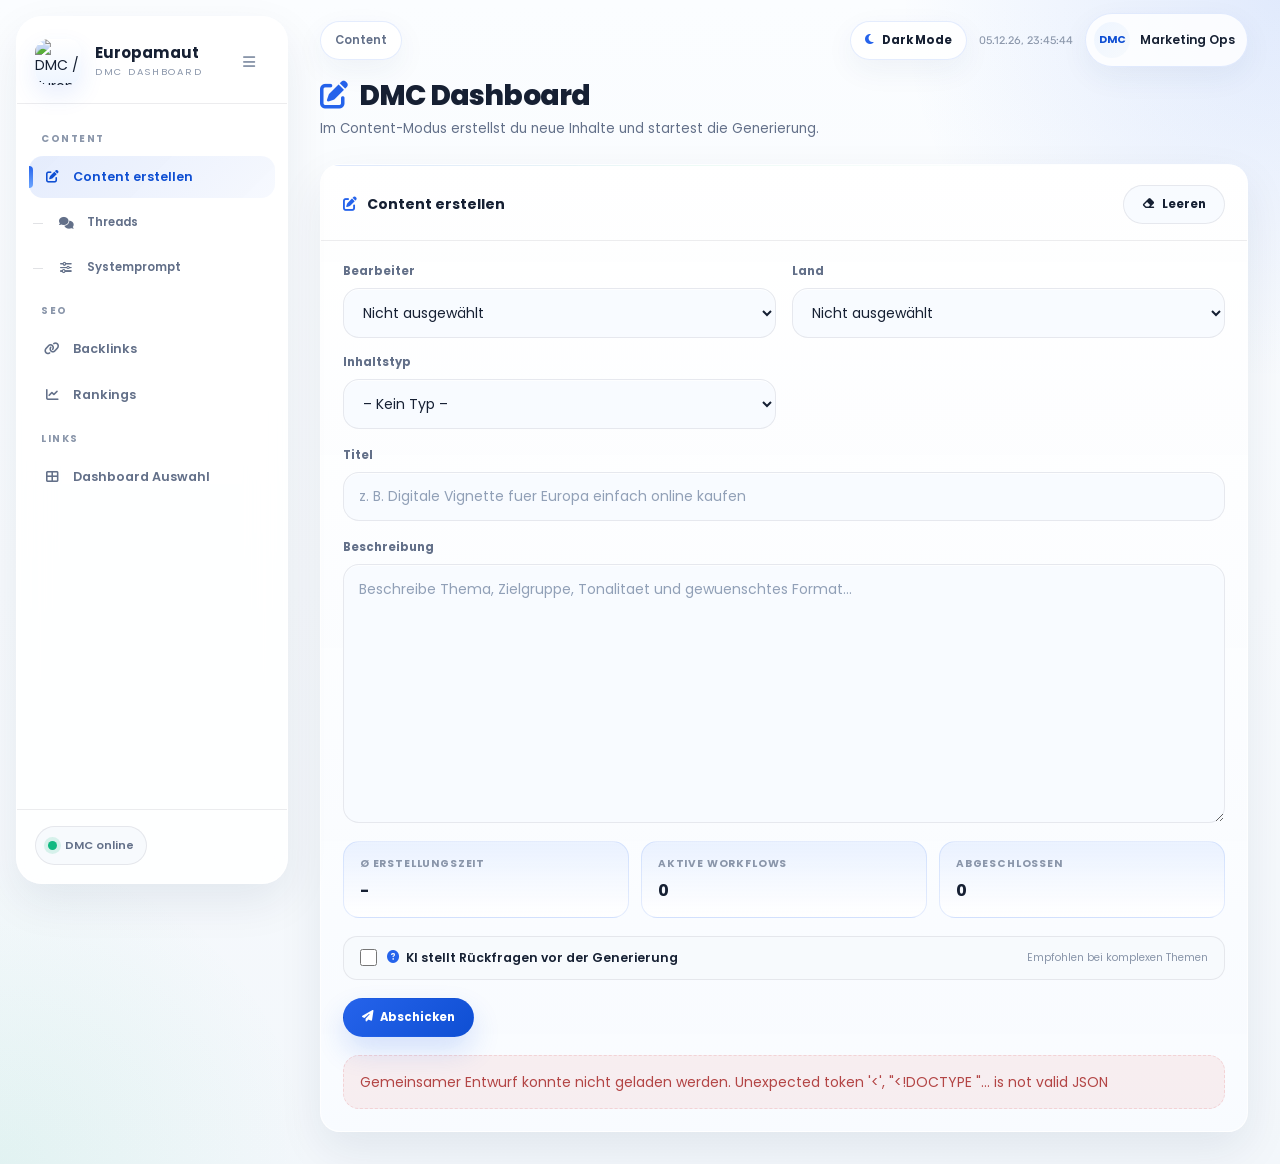
==== commit 9610aee2: "Remove ZAP references from DMC project - Rename error messages from 'ZAP-Konfiguration...' to 'Konfi" ====
--- a/dmc/index.html
+++ b/dmc/index.html
@@ -90,10 +90,6 @@
         <i class="fas fa-table-cells-large"></i>
         <span>Dashboard Auswahl</span>
       </a>
-      <a class="nav-item" href="/dashboards/zap/">
-        <i class="fas fa-bolt"></i>
-        <span>ZAP Dashboard</span>
-      </a>
     </nav>
 
     <div class="sidebar-footer">
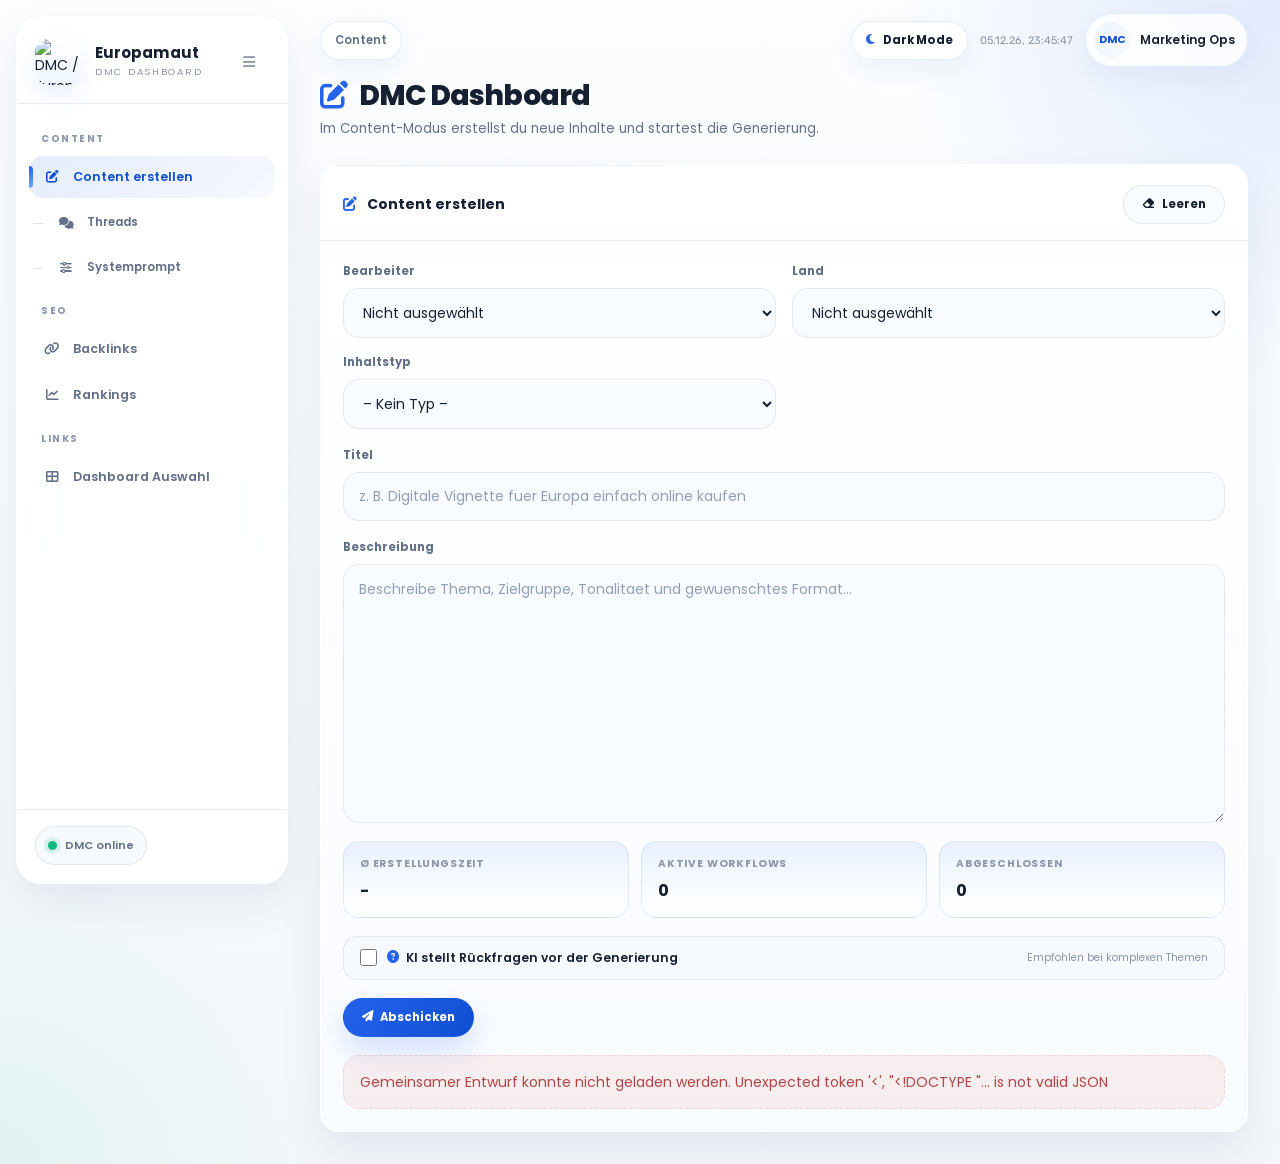
==== commit fd3d821b: "Make DMC fully independent from ZAP project - Add dmc/config.php: own DMC config (DB, OpenAI, DataFo" ====
--- a/dmc/index.html
+++ b/dmc/index.html
@@ -361,7 +361,7 @@
               <iframe
                 id="backlinksFrame"
                 class="embed-frame"
-                src="/dashboards/zap/backlinks.php?embed=1&scope_brand=DMC&v=20260424b"
+                src="/dashboards/dmc/backlinks.php"
                 title="DMC Backlinks"
                 loading="lazy"
               ></iframe>
@@ -380,7 +380,7 @@
               <iframe
                 id="rankingsFrame"
                 class="embed-frame"
-                src="/dashboards/zap/rankings.php?embed=1&scope_brand=DMC&v=20260424b"
+                src="/dashboards/dmc/rankings.php"
                 title="DMC Rankings"
                 loading="lazy"
               ></iframe>
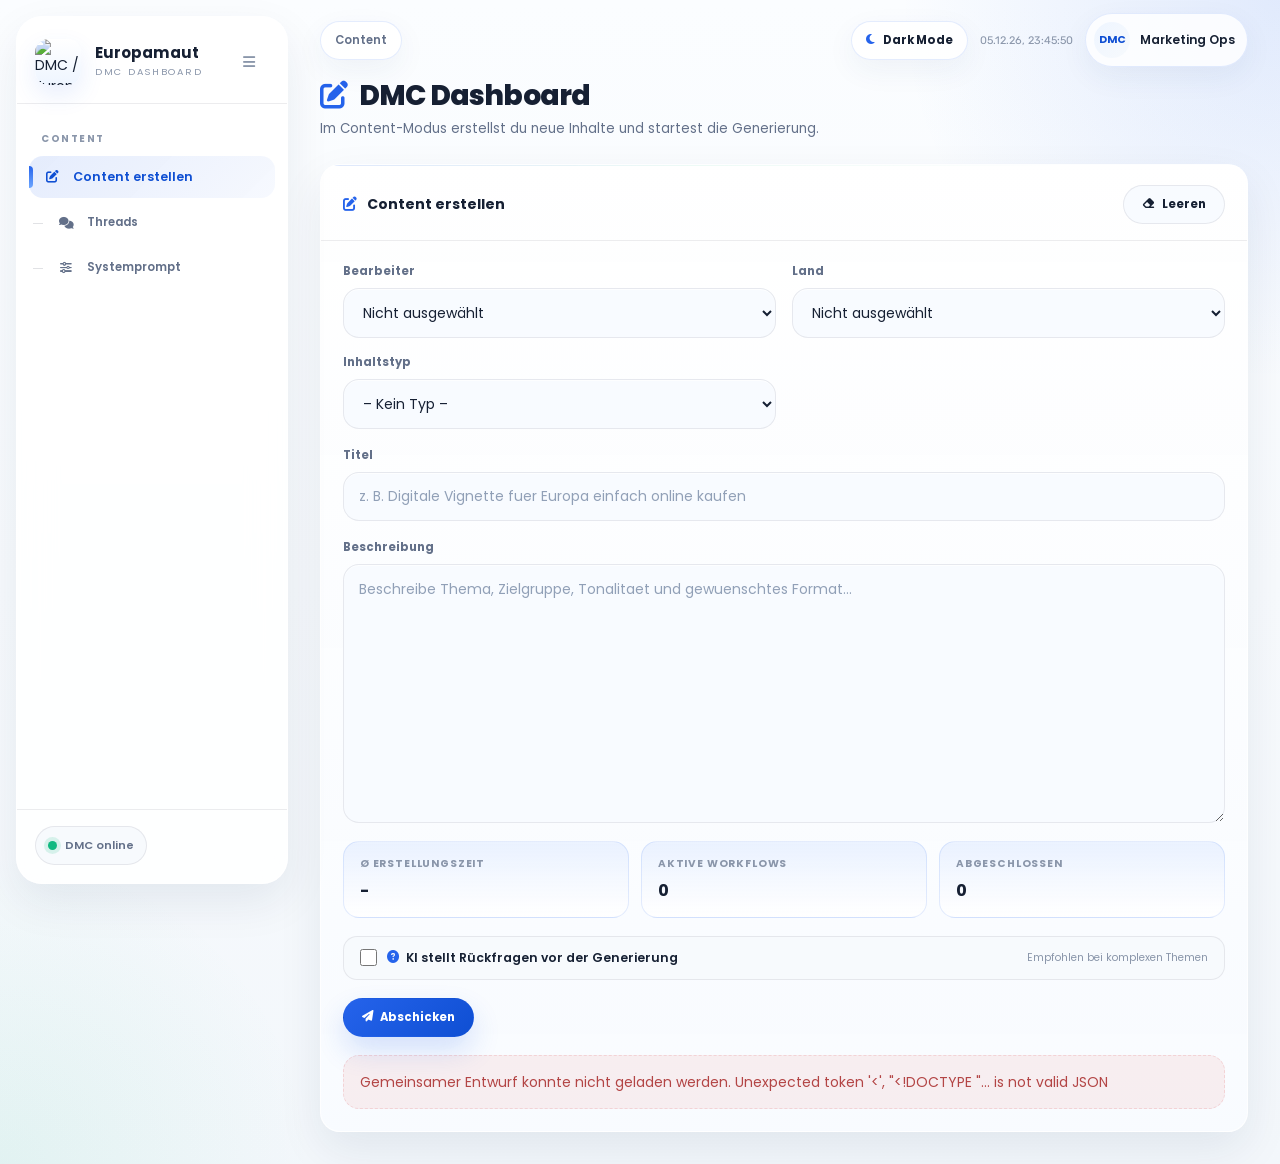
==== commit bf55e09f: "Remove SEO and Links sections from DMC dashboard - Remove SEO nav section (Backlinks, Rankings) from" ====
--- a/dmc/index.html
+++ b/dmc/index.html
@@ -75,21 +75,6 @@
         <span>Systemprompt</span>
       </button>
 
-      <div class="nav-section-label">SEO</div>
-      <button type="button" class="nav-item" data-view-trigger="seo-backlinks">
-        <i class="fas fa-link"></i>
-        <span>Backlinks</span>
-      </button>
-      <button type="button" class="nav-item" data-view-trigger="seo-rankings">
-        <i class="fas fa-chart-line"></i>
-        <span>Rankings</span>
-      </button>
-
-      <div class="nav-section-label">Links</div>
-      <a class="nav-item" href="/dashboards/">
-        <i class="fas fa-table-cells-large"></i>
-        <span>Dashboard Auswahl</span>
-      </a>
     </nav>
 
     <div class="sidebar-footer">
@@ -127,7 +112,7 @@
       <section class="page-header">
         <h1 id="pageTitle"><i class="fas fa-pen-to-square"></i> DMC Dashboard</h1>
         <span class="page-subtitle" id="pageSubtitle">
-          Content und SEO sind klar getrennt und werden nur im aktiven Bereich angezeigt.
+          Content erstellen, Threads verwalten und Systemprompts pflegen.
         </span>
       </section>
 
@@ -340,54 +325,6 @@
         </div>
       </section>
 
-      <section class="view-section hidden" data-view="seo-backlinks">
-        <section class="card">
-          <div class="card-header">
-            <h3><i class="fas fa-link"></i> DMC Backlinks</h3>
-            <div class="card-actions">
-              <button type="button" class="btn btn-secondary btn--small" id="btnShowAllBacklinks">
-                <i class="fas fa-layer-group"></i> Alle
-              </button>
-              <button type="button" class="btn btn-secondary btn--small" id="btnFocusEuropamaut">
-                <i class="fas fa-star"></i> Europamaut
-              </button>
-            </div>
-          </div>
-          <div class="card-body card-body--compact">
-            <div class="detail-banner" id="backlinksDetailBanner">
-              Detailansicht fuer alle DMC- und Europamaut-Zieldomains.
-            </div>
-            <div class="embed-frame-wrap embed-frame-wrap--backlinks">
-              <iframe
-                id="backlinksFrame"
-                class="embed-frame"
-                src="/dashboards/dmc/backlinks.php"
-                title="DMC Backlinks"
-                loading="lazy"
-              ></iframe>
-            </div>
-          </div>
-        </section>
-      </section>
-
-      <section class="view-section hidden" data-view="seo-rankings">
-        <section class="card">
-          <div class="card-header">
-            <h3><i class="fas fa-chart-line"></i> DMC Rankings</h3>
-          </div>
-          <div class="card-body">
-            <div class="embed-frame-wrap">
-              <iframe
-                id="rankingsFrame"
-                class="embed-frame"
-                src="/dashboards/dmc/rankings.php"
-                title="DMC Rankings"
-                loading="lazy"
-              ></iframe>
-            </div>
-          </div>
-        </section>
-      </section>
     </main>
   </div>
 
